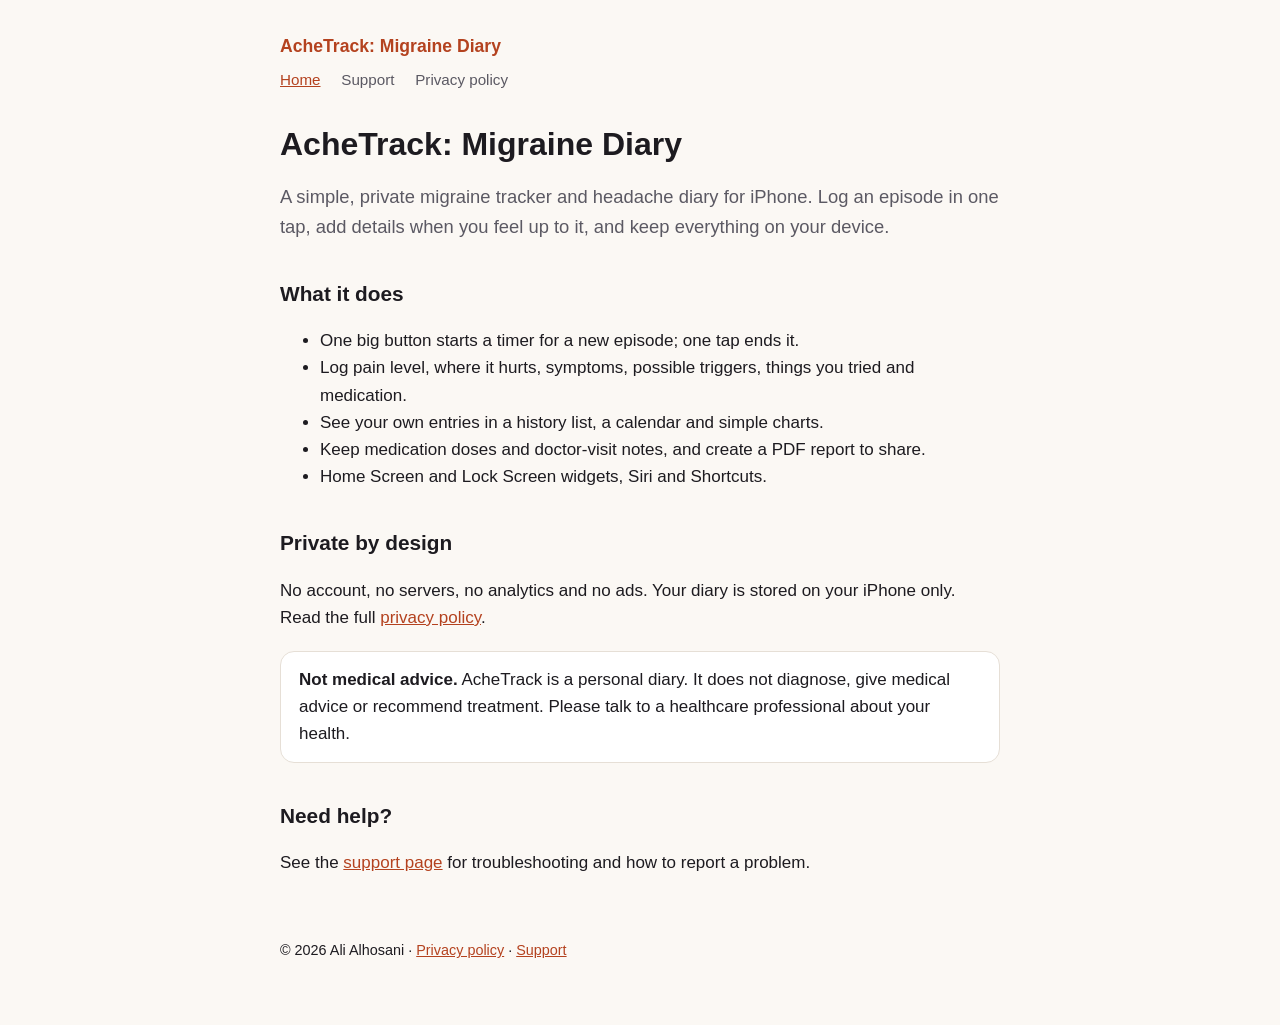
==== index.html @ 53d3a809 "AcheTrack: Migraine Diary support and privacy pages" ====
<!doctype html>
<html lang="en">
<head>
<meta charset="utf-8">
<meta name="viewport" content="width=device-width, initial-scale=1">
<title>AcheTrack: Migraine Diary</title>
<meta name="description" content="A simple, private migraine and headache diary for iPhone. Everything stays on your device.">
<link rel="stylesheet" href="styles.css">
</head>
<body>
<header>
  <a class="brand" href="index.html">AcheTrack: Migraine Diary</a>
  <nav>
    <a href="index.html" aria-current="page">Home</a>
    <a href="support.html">Support</a>
    <a href="privacy.html">Privacy policy</a>
  </nav>
</header>
<main>
  <h1>AcheTrack: Migraine Diary</h1>
  <p class="lead">A simple, private migraine tracker and headache diary for iPhone. Log an episode in one tap, add details when you feel up to it, and keep everything on your device.</p>

  <h2>What it does</h2>
  <ul>
    <li>One big button starts a timer for a new episode; one tap ends it.</li>
    <li>Log pain level, where it hurts, symptoms, possible triggers, things you tried and medication.</li>
    <li>See your own entries in a history list, a calendar and simple charts.</li>
    <li>Keep medication doses and doctor-visit notes, and create a PDF report to share.</li>
    <li>Home Screen and Lock Screen widgets, Siri and Shortcuts.</li>
  </ul>

  <h2>Private by design</h2>
  <p>No account, no servers, no analytics and no ads. Your diary is stored on your iPhone only. Read the full <a href="privacy.html">privacy policy</a>.</p>

  <div class="note">
    <strong>Not medical advice.</strong> AcheTrack is a personal diary. It does not diagnose, give medical advice or recommend treatment. Please talk to a healthcare professional about your health.
  </div>

  <h2>Need help?</h2>
  <p>See the <a href="support.html">support page</a> for troubleshooting and how to report a problem.</p>
</main>
<footer>
  <p>&copy; 2026 Ali Alhosani &middot; <a href="privacy.html">Privacy policy</a> &middot; <a href="support.html">Support</a></p>
</footer>
</body>
</html>
---- styles.css ----
/* Plain static styles. No external fonts, scripts or trackers. */
:root {
  --bg: #fbf8f4;
  --card: #ffffff;
  --ink: #1d1b20;
  --muted: #5b5963;
  --accent: #b4421f;
  --line: #e6dfd6;
}
@media (prefers-color-scheme: dark) {
  :root {
    --bg: #101013;
    --card: #1a1a1f;
    --ink: #f1eee9;
    --muted: #a9a6b0;
    --accent: #ff9a6c;
    --line: #2b2b32;
  }
}
* { box-sizing: border-box; }
html { -webkit-text-size-adjust: 100%; }
body {
  margin: 0;
  background: var(--bg);
  color: var(--ink);
  font: 17px/1.6 -apple-system, BlinkMacSystemFont, "Segoe UI", Roboto, Helvetica, Arial, sans-serif;
}
header, main, footer { max-width: 760px; margin: 0 auto; padding: 0 20px; }
header { padding-top: 32px; padding-bottom: 8px; }
header .brand { font-size: 1.1rem; font-weight: 700; color: var(--accent); text-decoration: none; }
nav { margin-top: 6px; }
nav a { margin-right: 16px; color: var(--muted); text-decoration: none; font-size: 0.95rem; }
nav a:hover, nav a[aria-current="page"] { color: var(--accent); text-decoration: underline; }
h1 { font-size: 2rem; line-height: 1.2; margin: 24px 0 8px; }
h2 { font-size: 1.3rem; margin: 36px 0 8px; }
h3 { font-size: 1.05rem; margin: 22px 0 4px; }
p, li { color: var(--ink); }
.lead { font-size: 1.15rem; color: var(--muted); }
.note { background: var(--card); border: 1px solid var(--line); border-radius: 14px; padding: 14px 18px; margin: 20px 0; }
.todo { background: #fff3cd; color: #5c4400; border-radius: 6px; padding: 0 6px; font-weight: 600; }
@media (prefers-color-scheme: dark) { .todo { background: #4a3b00; color: #ffe08a; } }
a { color: var(--accent); }
details { background: var(--card); border: 1px solid var(--line); border-radius: 14px; padding: 12px 18px; margin: 10px 0; }
summary { cursor: pointer; font-weight: 600; }
details p, details ul, details ol { margin: 10px 0 4px; }
table { border-collapse: collapse; width: 100%; margin: 12px 0; font-size: 0.95rem; }
th, td { text-align: left; vertical-align: top; padding: 8px 10px; border-bottom: 1px solid var(--line); }
footer { padding-top: 32px; padding-bottom: 48px; color: var(--muted); font-size: 0.9rem; }
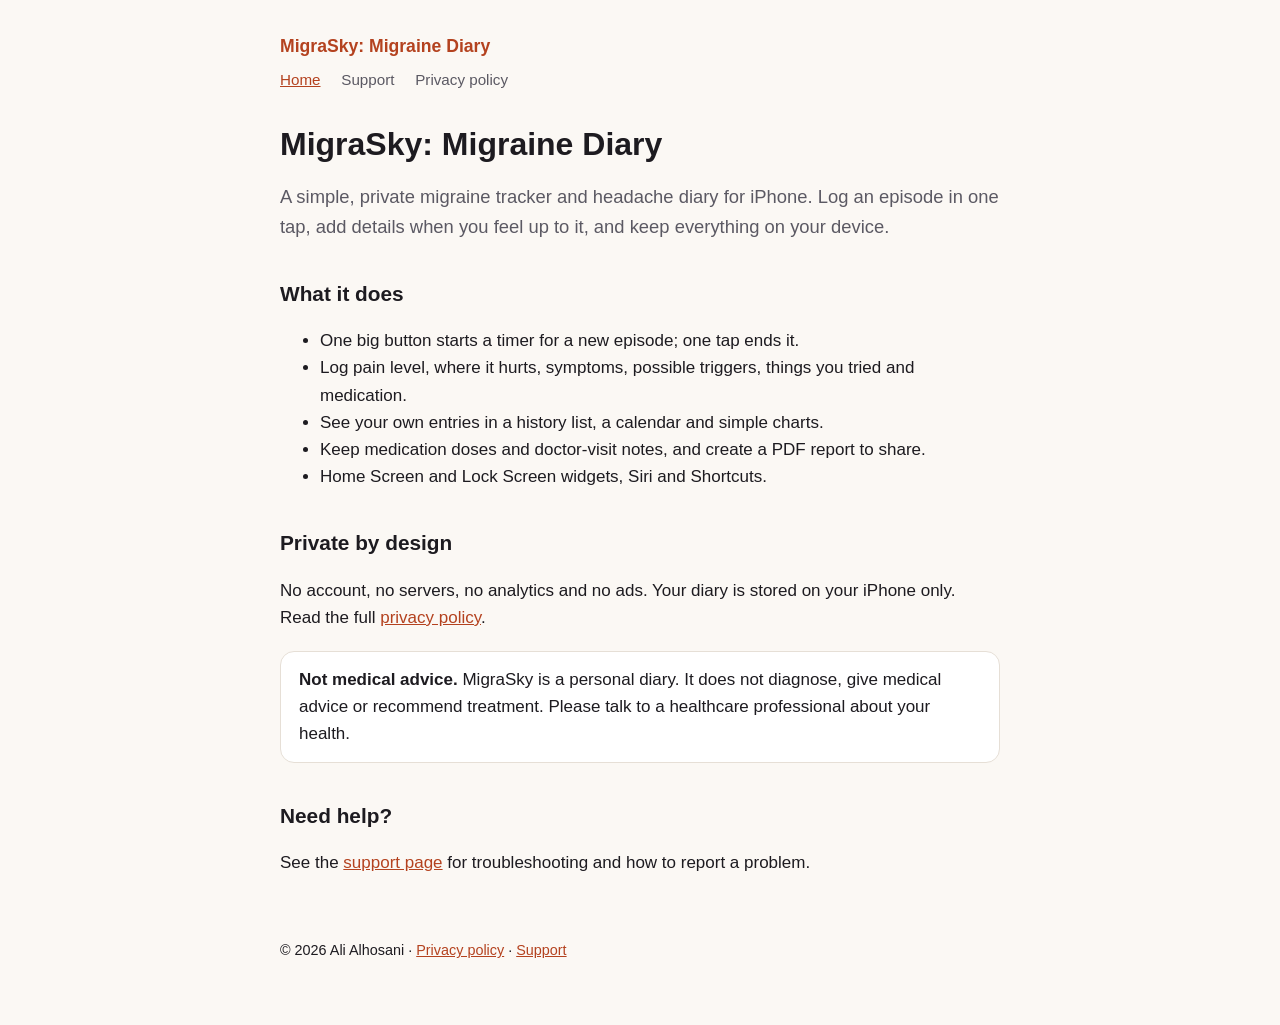
==== commit a31017cb: "Update public website branding to MigraSky" ====
--- a/index.html
+++ b/index.html
@@ -3,13 +3,13 @@
 <head>
 <meta charset="utf-8">
 <meta name="viewport" content="width=device-width, initial-scale=1">
-<title>AcheTrack: Migraine Diary</title>
+<title>MigraSky: Migraine Diary</title>
 <meta name="description" content="A simple, private migraine and headache diary for iPhone. Everything stays on your device.">
 <link rel="stylesheet" href="styles.css">
 </head>
 <body>
 <header>
-  <a class="brand" href="index.html">AcheTrack: Migraine Diary</a>
+  <a class="brand" href="index.html">MigraSky: Migraine Diary</a>
   <nav>
     <a href="index.html" aria-current="page">Home</a>
     <a href="support.html">Support</a>
@@ -17,7 +17,7 @@
   </nav>
 </header>
 <main>
-  <h1>AcheTrack: Migraine Diary</h1>
+  <h1>MigraSky: Migraine Diary</h1>
   <p class="lead">A simple, private migraine tracker and headache diary for iPhone. Log an episode in one tap, add details when you feel up to it, and keep everything on your device.</p>
 
   <h2>What it does</h2>
@@ -33,7 +33,7 @@
   <p>No account, no servers, no analytics and no ads. Your diary is stored on your iPhone only. Read the full <a href="privacy.html">privacy policy</a>.</p>
 
   <div class="note">
-    <strong>Not medical advice.</strong> AcheTrack is a personal diary. It does not diagnose, give medical advice or recommend treatment. Please talk to a healthcare professional about your health.
+    <strong>Not medical advice.</strong> MigraSky is a personal diary. It does not diagnose, give medical advice or recommend treatment. Please talk to a healthcare professional about your health.
   </div>
 
   <h2>Need help?</h2>
